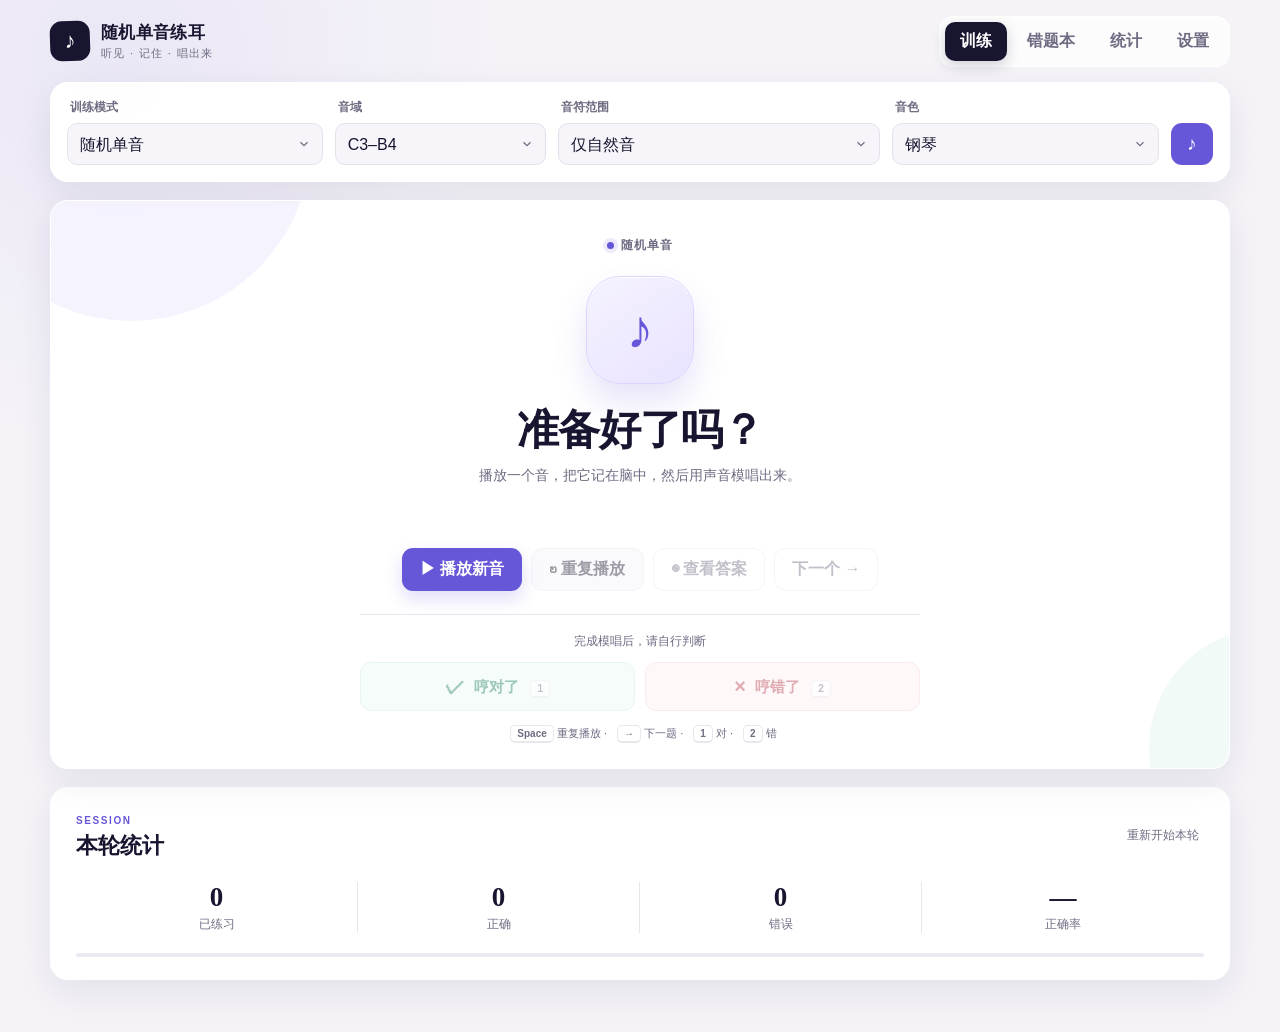
==== apps/单音训练/index.html @ eb5e9577 "新增最基础的单音听辨训练和和弦组成音训练" ====
<!doctype html>
<html lang="zh-CN">
<head>
  <meta charset="UTF-8">
  <meta name="viewport" content="width=device-width, initial-scale=1.0">
  <meta name="theme-color" content="#17152f">
  <title>随机单音练耳</title>
  <link rel="stylesheet" href="style.css">
</head>
<body>
  <div class="app-shell">
    <header class="site-header">
      <a class="brand" href="#" aria-label="随机单音练耳首页">
        <span class="brand-mark" aria-hidden="true">♪</span>
        <span>
          <strong>随机单音练耳</strong>
          <small>听见 · 记住 · 唱出来</small>
        </span>
      </a>
      <nav class="tabs" aria-label="主导航">
        <button class="tab is-active" data-tab="train" type="button">训练</button>
        <button class="tab" data-tab="wrong" type="button">错题本 <span id="wrongBadge" class="badge">0</span></button>
        <button class="tab" data-tab="stats" type="button">统计</button>
        <button class="tab" data-tab="settings" type="button">设置</button>
      </nav>
    </header>

    <main>
      <section id="trainPanel" class="panel is-active" data-panel="train">
        <div class="control-strip card">
          <label>
            <span>训练模式</span>
            <select id="modeSelect">
              <option value="random">随机单音</option>
              <option value="natural">自然音专项</option>
              <option value="wrong">错题专项</option>
            </select>
          </label>
          <label>
            <span>音域</span>
            <select id="rangePreset">
              <option value="C2-B2">C2–B2</option>
              <option value="C3-B3">C3–B3</option>
              <option value="C4-B4">C4–B4</option>
              <option value="C5-B5">C5–B5</option>
              <option value="C3-B4">C3–B4</option>
              <option value="C3-B5">C3–B5</option>
              <option value="custom">自定义音域</option>
            </select>
          </label>
          <label>
            <span>音符范围</span>
            <select id="noteModeSelect">
              <option value="natural">仅自然音</option>
              <option value="common">自然音 + 常见变化音</option>
              <option value="chromatic">全部 12 音</option>
            </select>
          </label>
          <label>
            <span>音色</span>
            <select id="timbreSelect">
              <option value="piano">钢琴</option>
              <option value="electric">电钢琴</option>
              <option value="sine">正弦波 / 纯音</option>
              <option value="guitar">吉他</option>
              <option value="marimba">木琴 / 马林巴</option>
              <option value="pad">柔和合成器</option>
            </select>
          </label>
          <button id="previewTimbre" class="icon-button" type="button" title="试听当前音色" aria-label="试听当前音色">♪</button>
        </div>

        <div id="customRange" class="custom-range card is-hidden" aria-label="自定义音域">
          <label><span>最低音</span><select id="customMin"></select></label>
          <span class="range-arrow" aria-hidden="true">→</span>
          <label><span>最高音</span><select id="customMax"></select></label>
          <p id="rangeHint" class="field-hint"></p>
        </div>

        <section class="training-stage card" aria-live="polite">
          <div class="stage-kicker"><span id="modeDot" class="status-dot"></span><span id="modeLabel">随机单音</span></div>
          <div id="noteOrb" class="note-orb" aria-hidden="true">
            <span id="orbIcon">♪</span>
          </div>
          <h1 id="stageTitle">准备好了吗？</h1>
          <p id="stageSubtitle">播放一个音，把它记在脑中，然后用声音模唱出来。</p>

          <div id="answerBox" class="answer-box is-hidden">
            <strong id="answerNote">G4</strong>
            <span id="answerFrequency">392.00 Hz</span>
          </div>

          <div class="primary-actions">
            <button id="newNoteBtn" class="button button-primary" type="button"><span aria-hidden="true">▶</span> 播放新音</button>
            <button id="repeatBtn" class="button button-secondary" type="button" disabled><span aria-hidden="true">↻</span> 重复播放</button>
            <button id="answerBtn" class="button button-ghost" type="button" disabled><span aria-hidden="true">◉</span> 查看答案</button>
            <button id="nextBtn" class="button button-ghost" type="button" disabled>下一个 <span aria-hidden="true">→</span></button>
          </div>

          <div class="self-check">
            <p>完成模唱后，请自行判断</p>
            <div>
              <button id="correctBtn" class="button result-button correct" type="button" disabled><span>✓</span> 哼对了 <kbd>1</kbd></button>
              <button id="wrongBtn" class="button result-button wrong" type="button" disabled><span>×</span> 哼错了 <kbd>2</kbd></button>
            </div>
          </div>
          <p class="shortcut-hint"><kbd>Space</kbd> 重复播放 · <kbd>→</kbd> 下一题 · <kbd>1</kbd> 对 · <kbd>2</kbd> 错</p>
        </section>

        <section class="session-summary card" aria-label="本轮统计">
          <div class="summary-heading">
            <div><span class="eyebrow">SESSION</span><h2>本轮统计</h2></div>
            <button id="resetSessionBtn" class="text-button" type="button">重新开始本轮</button>
          </div>
          <div class="metrics">
            <div><strong id="sessionTotal">0</strong><span>已练习</span></div>
            <div><strong id="sessionCorrect">0</strong><span>正确</span></div>
            <div><strong id="sessionWrong">0</strong><span>错误</span></div>
            <div><strong id="sessionRate">—</strong><span>正确率</span></div>
          </div>
          <div class="progress-track"><span id="sessionProgress"></span></div>
        </section>
      </section>

      <section id="wrongPanel" class="panel" data-panel="wrong">
        <div class="page-heading">
          <div><span class="eyebrow">REVIEW</span><h1>错题本</h1><p>多错多练，连续答对 3 次后会移入“已掌握”。</p></div>
          <button id="startWrongPractice" class="button button-primary" type="button">开始错题练习</button>
        </div>
        <div class="segmented" role="tablist" aria-label="错题状态">
          <button class="segment is-active" data-wrong-filter="pending" type="button">待复习 <span id="pendingCount">0</span></button>
          <button class="segment" data-wrong-filter="mastered" type="button">已掌握 <span id="masteredCount">0</span></button>
        </div>
        <div id="wrongList" class="wrong-list"></div>
      </section>

      <section id="statsPanel" class="panel" data-panel="stats">
        <div class="page-heading"><div><span class="eyebrow">PROGRESS</span><h1>训练统计</h1><p>看看你的练习积累和最需要加强的音。</p></div></div>
        <div class="stats-grid">
          <section class="card stat-hero">
            <div class="donut" id="accuracyDonut"><div><strong id="totalRate">—</strong><span>累计正确率</span></div></div>
            <div class="total-metrics">
              <div><span>总练习数</span><strong id="totalAttempts">0</strong></div>
              <div><span>总正确数</span><strong id="totalCorrect">0</strong></div>
              <div><span>总错误数</span><strong id="totalWrong">0</strong></div>
            </div>
          </section>
          <section class="card difficult-card">
            <div class="section-title"><div><span class="eyebrow">TOP NOTES</span><h2>最容易错的音</h2></div></div>
            <div id="difficultNotes" class="difficult-list"></div>
          </section>
        </div>
        <section class="card note-table-card">
          <div class="section-title"><div><span class="eyebrow">DETAIL</span><h2>各音练习明细</h2></div></div>
          <div class="table-wrap">
            <table>
              <thead><tr><th>音符</th><th>练习</th><th>正确</th><th>错误</th><th>正确率</th></tr></thead>
              <tbody id="noteStatsBody"></tbody>
            </table>
          </div>
        </section>
      </section>

      <section id="settingsPanel" class="panel" data-panel="settings">
        <div class="page-heading"><div><span class="eyebrow">PREFERENCES</span><h1>设置</h1><p>设置会自动保存在当前浏览器中。</p></div></div>
        <div class="settings-grid">
          <section class="card settings-card">
            <div class="section-title"><div><span class="eyebrow">PLAYBACK</span><h2>播放参数</h2></div></div>
            <label class="setting-row range-setting">
              <span><strong>音量</strong><small>调整播放响度</small></span>
              <span class="range-control"><input id="volumeRange" type="range" min="0" max="100" step="1"><output id="volumeOutput">70%</output></span>
            </label>
            <label class="setting-row">
              <span><strong>音符持续时间</strong><small>每次播放的长度</small></span>
              <select id="durationSelect">
                <option value="0.5">0.5 秒</option><option value="1">1 秒</option><option value="1.5">1.5 秒</option><option value="2">2 秒</option><option value="3">3 秒</option>
              </select>
            </label>
            <label class="setting-row switch-row">
              <span><strong>自动播放两遍</strong><small>间隔约 500 毫秒后再次播放</small></span>
              <input id="twiceToggle" class="switch" type="checkbox" role="switch">
            </label>
          </section>
          <section class="card settings-card">
            <div class="section-title"><div><span class="eyebrow">DATA</span><h2>数据管理</h2></div></div>
            <div class="data-actions">
              <button id="exportBtn" class="button button-secondary" type="button">导出训练数据</button>
              <button id="importBtn" class="button button-secondary" type="button">导入训练数据</button>
              <input id="importFile" type="file" accept="application/json,.json" hidden>
              <button id="clearDataBtn" class="button danger-outline" type="button">清空训练数据</button>
            </div>
            <p class="data-note">导出文件包含设置、累计统计、错题本和各音练习明细，可用于换设备恢复。</p>
          </section>
        </div>
        <section class="card about-card">
          <span class="about-icon" aria-hidden="true">♫</span>
          <div><h2>练的是“听到并唱出来”</h2><p>本工具不会识别人声，也不会提前显示音名。请先听、在脑中记住音高、完成模唱，再自行判断并按需查看答案。</p></div>
        </section>
      </section>
    </main>
  </div>

  <div id="toast" class="toast" role="status" aria-live="polite"></div>
  <div id="feedback" class="feedback" aria-hidden="true"></div>

  <script src="app.js"></script>
</body>
</html>
---- apps/单音训练/style.css ----
:root {
  --ink: #17152f;
  --muted: #6f6b82;
  --line: #e8e5ef;
  --paper: #ffffff;
  --canvas: #f5f3f8;
  --primary: #6656d8;
  --primary-dark: #4938b4;
  --primary-soft: #eeeafd;
  --mint: #25a878;
  --mint-soft: #e9f8f2;
  --red: #dd5d69;
  --red-soft: #fff0f1;
  --gold: #e8a02c;
  --shadow: 0 12px 36px rgba(31, 25, 67, .08);
  --radius: 18px;
}

* { box-sizing: border-box; }

html { color-scheme: light; scroll-behavior: smooth; }

body {
  margin: 0;
  min-width: 320px;
  min-height: 100vh;
  color: var(--ink);
  background:
    radial-gradient(circle at 9% 6%, rgba(114, 90, 220, .08), transparent 24rem),
    var(--canvas);
  font-family: Inter, ui-sans-serif, -apple-system, BlinkMacSystemFont, "Segoe UI", "PingFang SC", "Microsoft YaHei", sans-serif;
  -webkit-font-smoothing: antialiased;
}

button, select, input { font: inherit; }
button, select { color: inherit; }
button { cursor: pointer; }
button:disabled { cursor: not-allowed; }

.app-shell { width: min(1180px, calc(100% - 40px)); margin: 0 auto; padding-bottom: 52px; }

.site-header {
  height: 82px;
  display: flex;
  align-items: center;
  justify-content: space-between;
  gap: 28px;
}

.brand { display: flex; align-items: center; gap: 11px; color: inherit; text-decoration: none; white-space: nowrap; }
.brand-mark {
  display: grid; place-items: center;
  width: 40px; height: 40px;
  color: white; background: var(--ink);
  border-radius: 12px; font-size: 22px;
  transform: rotate(-2deg);
}
.brand strong, .brand small { display: block; }
.brand strong { font-size: 17px; letter-spacing: .02em; }
.brand small { margin-top: 2px; color: var(--muted); font-size: 11px; letter-spacing: .12em; }

.tabs { display: flex; align-items: center; gap: 5px; padding: 5px; background: rgba(255,255,255,.7); border: 1px solid rgba(255,255,255,.9); border-radius: 14px; }
.tab { border: 0; border-radius: 10px; padding: 9px 15px; background: transparent; color: var(--muted); font-weight: 650; }
.tab:hover { color: var(--ink); background: #f4f1fa; }
.tab.is-active { color: white; background: var(--ink); box-shadow: 0 5px 14px rgba(23,21,47,.18); }
.badge { display: inline-grid; place-items: center; min-width: 19px; height: 19px; margin-left: 3px; padding: 0 5px; border-radius: 10px; color: inherit; background: rgba(127,120,151,.14); font-size: 11px; }
.tab.is-active .badge { background: rgba(255,255,255,.18); }

.panel { display: none; animation: panel-in .22s ease-out; }
.panel.is-active { display: block; }
@keyframes panel-in { from { opacity: 0; transform: translateY(4px); } }

.card { background: rgba(255,255,255,.96); border: 1px solid rgba(255,255,255,.9); border-radius: var(--radius); box-shadow: var(--shadow); }

.control-strip {
  display: grid;
  grid-template-columns: 1.15fr .95fr 1.45fr 1.2fr 42px;
  gap: 12px;
  align-items: end;
  padding: 16px;
}

label > span:first-child { display: block; margin: 0 0 7px 3px; color: var(--muted); font-size: 12px; font-weight: 650; }
select {
  width: 100%; height: 42px; padding: 0 34px 0 12px;
  appearance: none;
  background: #f7f5fa url("data:image/svg+xml,%3Csvg xmlns='http://www.w3.org/2000/svg' width='14' height='14' viewBox='0 0 24 24' fill='none' stroke='%236f6b82' stroke-width='2'%3E%3Cpath d='m6 9 6 6 6-6'/%3E%3C/svg%3E") no-repeat right 11px center;
  border: 1px solid #e5e1eb; border-radius: 10px; outline: none;
}
select:hover { border-color: #cbc5db; }
select:focus-visible, button:focus-visible, input:focus-visible { outline: 3px solid rgba(102,86,216,.24); outline-offset: 2px; }

.icon-button { display: grid; place-items: center; width: 42px; height: 42px; border: 0; border-radius: 11px; color: white; background: var(--primary); font-size: 19px; }
.icon-button:hover { background: var(--primary-dark); transform: translateY(-1px); }

.custom-range { display: grid; grid-template-columns: minmax(150px, 220px) auto minmax(150px, 220px) 1fr; align-items: end; gap: 12px; margin-top: 12px; padding: 15px 18px; }
.custom-range.is-hidden { display: none; }
.range-arrow { padding-bottom: 11px; color: var(--muted); }
.field-hint { align-self: center; margin: 15px 0 0 8px; color: var(--red); font-size: 13px; }

.training-stage { position: relative; overflow: hidden; margin-top: 18px; min-height: 480px; padding: 34px 30px 25px; text-align: center; }
.training-stage::before, .training-stage::after { content: ""; position: absolute; border-radius: 50%; pointer-events: none; }
.training-stage::before { width: 360px; height: 360px; top: -240px; left: -100px; background: rgba(114,90,220,.07); }
.training-stage::after { width: 240px; height: 240px; right: -160px; bottom: -100px; background: rgba(37,168,120,.06); }

.stage-kicker { display: inline-flex; align-items: center; gap: 7px; color: var(--muted); font-size: 12px; font-weight: 750; letter-spacing: .08em; text-transform: uppercase; }
.status-dot { width: 7px; height: 7px; border-radius: 50%; background: var(--primary); box-shadow: 0 0 0 4px var(--primary-soft); }
.note-orb {
  display: grid; place-items: center;
  width: 108px; height: 108px; margin: 22px auto 18px;
  color: var(--primary); background: linear-gradient(145deg, #f5f2ff, #e9e3ff);
  border: 1px solid #ddd5ff; border-radius: 34px;
  box-shadow: 0 18px 32px rgba(102,86,216,.16), inset 0 1px 0 white;
  font-family: Georgia, serif; font-size: 54px;
  transition: transform .16s ease, box-shadow .16s ease, background .2s ease;
}
.note-orb.is-playing { transform: scale(1.045); box-shadow: 0 20px 42px rgba(102,86,216,.25), 0 0 0 10px rgba(102,86,216,.06); }
.note-orb.is-correct { color: var(--mint); background: var(--mint-soft); border-color: #c6efde; }
.note-orb.is-wrong { color: var(--red); background: var(--red-soft); border-color: #f7d1d5; }

.training-stage h1 { margin: 0; font-family: Georgia, "Times New Roman", serif; font-size: clamp(28px, 4vw, 42px); font-weight: 600; letter-spacing: -.025em; }
.training-stage > p { margin: 9px auto 0; color: var(--muted); font-size: 14px; }

.answer-box { display: flex; align-items: baseline; justify-content: center; gap: 12px; height: 32px; margin-top: 12px; }
.answer-box.is-hidden { visibility: hidden; }
.answer-box strong { color: var(--primary); font-family: Georgia, serif; font-size: 25px; }
.answer-box span { color: var(--muted); font-variant-numeric: tabular-nums; font-size: 12px; }

.primary-actions { display: flex; justify-content: center; flex-wrap: wrap; gap: 9px; margin-top: 19px; }
.button { min-height: 43px; padding: 0 17px; border: 1px solid transparent; border-radius: 11px; font-weight: 700; transition: transform .14s ease, background .14s ease, border-color .14s ease, opacity .14s ease; }
.button:not(:disabled):hover { transform: translateY(-1px); }
.button:disabled { opacity: .42; }
.button-primary { color: white; background: var(--primary); box-shadow: 0 8px 18px rgba(102,86,216,.2); }
.button-primary:hover { background: var(--primary-dark); }
.button-secondary { color: var(--ink); background: #f5f2f8; border-color: #e8e3ed; }
.button-secondary:hover { background: #ede8f3; }
.button-ghost { color: var(--muted); background: white; border-color: var(--line); }
.button-ghost:hover { color: var(--ink); border-color: #d0cadb; }

.self-check { width: min(560px, 100%); margin: 23px auto 0; padding-top: 18px; border-top: 1px solid var(--line); }
.self-check p { margin: 0 0 12px; color: var(--muted); font-size: 12px; }
.self-check > div { display: grid; grid-template-columns: 1fr 1fr; gap: 10px; }
.result-button { height: 49px; font-size: 15px; }
.result-button > span { margin-right: 5px; font-size: 20px; vertical-align: -1px; }
.result-button.correct { color: #157d57; background: var(--mint-soft); border-color: #c8ecdd; }
.result-button.correct:hover { background: #dff5ec; }
.result-button.wrong { color: #b43c4a; background: var(--red-soft); border-color: #f6d0d5; }
.result-button.wrong:hover { background: #ffe5e8; }
kbd { display: inline-block; margin-left: 7px; padding: 2px 6px; color: var(--muted); background: rgba(255,255,255,.75); border: 1px solid rgba(100,94,121,.15); border-bottom-width: 2px; border-radius: 5px; font-family: inherit; font-size: 10px; font-weight: 600; }
.training-stage .shortcut-hint { margin-top: 14px; font-size: 11px; }

.session-summary { margin-top: 18px; padding: 22px 25px; }
.summary-heading, .section-title { display: flex; justify-content: space-between; align-items: center; }
.eyebrow { color: var(--primary); font-size: 10px; font-weight: 800; letter-spacing: .16em; }
.summary-heading h2, .section-title h2 { margin: 3px 0 0; font-family: Georgia, serif; font-size: 22px; }
.text-button { padding: 5px; color: var(--muted); background: transparent; border: 0; font-size: 12px; }
.text-button:hover { color: var(--primary); }
.metrics { display: grid; grid-template-columns: repeat(4, 1fr); margin-top: 21px; }
.metrics > div { display: flex; flex-direction: column; align-items: center; gap: 3px; border-right: 1px solid var(--line); }
.metrics > div:last-child { border: 0; }
.metrics strong { font-family: Georgia, serif; font-size: 27px; font-variant-numeric: tabular-nums; }
.metrics span { color: var(--muted); font-size: 12px; }
.progress-track { overflow: hidden; height: 4px; margin-top: 20px; background: #eeeaf3; border-radius: 3px; }
.progress-track span { display: block; width: 0; height: 100%; background: linear-gradient(90deg, var(--primary), #9b87ed); transition: width .25s ease; }

.page-heading { display: flex; align-items: flex-end; justify-content: space-between; gap: 24px; margin: 28px 4px 22px; }
.page-heading h1 { margin: 5px 0 4px; font-family: Georgia, serif; font-size: 38px; }
.page-heading p { margin: 0; color: var(--muted); font-size: 14px; }
.segmented { display: inline-flex; gap: 4px; margin-bottom: 14px; padding: 4px; background: #ebe8f0; border-radius: 11px; }
.segment { padding: 8px 14px; color: var(--muted); background: transparent; border: 0; border-radius: 8px; font-size: 13px; font-weight: 700; }
.segment.is-active { color: var(--ink); background: white; box-shadow: 0 3px 10px rgba(23,21,47,.08); }
.segment span { margin-left: 4px; font-size: 11px; }
.wrong-list { display: grid; gap: 10px; }
.wrong-item { display: grid; grid-template-columns: 80px 1fr auto; gap: 18px; align-items: center; padding: 18px 20px; background: white; border: 1px solid white; border-radius: 15px; box-shadow: 0 7px 24px rgba(31,25,67,.06); }
.wrong-note { font-family: Georgia, serif; font-size: 27px; font-weight: 650; }
.wrong-note small { display: block; margin-top: 2px; color: var(--muted); font-family: inherit; font-size: 10px; font-weight: 500; }
.wrong-meta { display: flex; flex-wrap: wrap; gap: 8px 16px; color: var(--muted); font-size: 12px; }
.wrong-meta strong { color: var(--red); }
.streak { display: inline-flex; gap: 3px; }
.streak i { width: 16px; height: 5px; background: #e4e0e9; border-radius: 5px; }
.streak i.on { background: var(--mint); }
.item-actions { display: flex; gap: 5px; }
.mini-button { padding: 7px 9px; color: var(--muted); background: #f7f5f9; border: 1px solid #ebe7ef; border-radius: 8px; font-size: 11px; font-weight: 700; }
.mini-button:hover { color: var(--primary); border-color: #d9d0f5; }
.mini-button.delete:hover { color: var(--red); border-color: #f3cbd0; }
.empty-state { padding: 65px 20px; text-align: center; color: var(--muted); background: rgba(255,255,255,.75); border: 1px dashed #dcd7e5; border-radius: var(--radius); }
.empty-state strong { display: block; margin: 8px 0 4px; color: var(--ink); font-family: Georgia, serif; font-size: 23px; }
.empty-icon { font-size: 38px; color: #b4acc8; }

.stats-grid { display: grid; grid-template-columns: .9fr 1.1fr; gap: 18px; }
.stat-hero { display: flex; align-items: center; gap: 30px; padding: 30px; }
.donut { display: grid; place-items: center; flex: 0 0 160px; width: 160px; height: 160px; border-radius: 50%; background: conic-gradient(var(--primary) 0%, #e9e5ef 0); }
.donut::before { content: ""; grid-area: 1/1; width: 120px; height: 120px; background: white; border-radius: 50%; }
.donut > div { z-index: 1; grid-area: 1/1; text-align: center; }
.donut strong, .donut span { display: block; }
.donut strong { font-family: Georgia, serif; font-size: 29px; }
.donut span { margin-top: 2px; color: var(--muted); font-size: 10px; }
.total-metrics { flex: 1; }
.total-metrics > div { display: flex; justify-content: space-between; align-items: baseline; padding: 10px 0; border-bottom: 1px solid var(--line); }
.total-metrics > div:last-child { border: 0; }
.total-metrics span { color: var(--muted); font-size: 12px; }
.total-metrics strong { font-family: Georgia, serif; font-size: 22px; }
.difficult-card, .note-table-card { padding: 24px; }
.difficult-list { display: grid; gap: 12px; margin-top: 21px; }
.difficulty-row { display: grid; grid-template-columns: 27px 58px 1fr auto; align-items: center; gap: 9px; }
.difficulty-row .rank { display: grid; place-items: center; width: 24px; height: 24px; color: var(--muted); background: #f0edf4; border-radius: 8px; font-size: 10px; font-weight: 800; }
.difficulty-row .note { font-family: Georgia, serif; font-size: 18px; }
.difficulty-bar { overflow: hidden; height: 7px; background: #f0edf3; border-radius: 5px; }
.difficulty-bar i { display: block; height: 100%; background: linear-gradient(90deg, var(--red), #ef9a84); border-radius: inherit; }
.difficulty-row .count { color: var(--muted); font-size: 11px; }
.note-table-card { margin-top: 18px; }
.table-wrap { overflow-x: auto; margin-top: 18px; }
table { width: 100%; border-collapse: collapse; text-align: left; }
th { padding: 10px 12px; color: var(--muted); border-bottom: 1px solid var(--line); font-size: 11px; letter-spacing: .04em; }
td { padding: 13px 12px; border-bottom: 1px solid #f0edf3; font-size: 13px; font-variant-numeric: tabular-nums; }
td:first-child { font-family: Georgia, serif; font-size: 17px; }
tbody tr:last-child td { border-bottom: 0; }
.table-empty { padding: 42px; color: var(--muted); text-align: center; font-family: inherit !important; font-size: 13px !important; }

.settings-grid { display: grid; grid-template-columns: 1fr 1fr; gap: 18px; }
.settings-card { padding: 25px; }
.setting-row { display: flex; align-items: center; justify-content: space-between; gap: 20px; padding: 18px 0; border-bottom: 1px solid var(--line); }
.setting-row:last-child { border: 0; padding-bottom: 0; }
.setting-row > span:first-child { margin: 0; }
.setting-row strong, .setting-row small { display: block; }
.setting-row strong { color: var(--ink); font-size: 14px; }
.setting-row small { margin-top: 3px; color: var(--muted); font-weight: 400; }
.setting-row select { width: 125px; }
.range-control { display: flex; align-items: center; gap: 10px; }
input[type="range"] { width: 130px; accent-color: var(--primary); }
output { width: 38px; color: var(--muted); font-size: 12px; font-variant-numeric: tabular-nums; }
.switch { position: relative; appearance: none; width: 44px; height: 24px; flex: 0 0 auto; background: #d8d4df; border-radius: 20px; transition: background .2s; }
.switch::after { content: ""; position: absolute; top: 3px; left: 3px; width: 18px; height: 18px; background: white; border-radius: 50%; box-shadow: 0 2px 5px rgba(0,0,0,.15); transition: transform .2s; }
.switch:checked { background: var(--primary); }
.switch:checked::after { transform: translateX(20px); }
.data-actions { display: grid; grid-template-columns: 1fr 1fr; gap: 10px; margin-top: 22px; }
.data-actions .danger-outline { grid-column: 1 / -1; color: var(--red); background: white; border-color: #f1c8ce; }
.danger-outline:hover { background: var(--red-soft); }
.data-note { margin: 15px 0 0; color: var(--muted); font-size: 11px; line-height: 1.7; }
.about-card { display: flex; align-items: center; gap: 18px; margin-top: 18px; padding: 22px 26px; }
.about-icon { display: grid; place-items: center; width: 48px; height: 48px; flex: 0 0 auto; color: var(--primary); background: var(--primary-soft); border-radius: 14px; font-size: 23px; }
.about-card h2 { margin: 0 0 5px; font-family: Georgia, serif; font-size: 19px; }
.about-card p { margin: 0; color: var(--muted); font-size: 12px; line-height: 1.65; }

.toast { position: fixed; z-index: 20; left: 50%; bottom: 28px; padding: 11px 17px; color: white; background: rgba(23,21,47,.94); border-radius: 10px; box-shadow: 0 10px 30px rgba(0,0,0,.18); font-size: 13px; transform: translate(-50%, 24px); opacity: 0; pointer-events: none; transition: .2s ease; }
.toast.show { opacity: 1; transform: translate(-50%, 0); }
.feedback { position: fixed; z-index: 15; inset: 0; display: grid; place-items: center; color: var(--mint); font-size: 100px; font-weight: 250; opacity: 0; pointer-events: none; }
.feedback.show { animation: feedback-pop .55s ease-out; }
.feedback.wrong { color: var(--red); }
@keyframes feedback-pop { 0% { opacity: 0; transform: scale(.75); } 25% { opacity: .82; } 100% { opacity: 0; transform: scale(1.2); } }

@media (max-width: 820px) {
  .app-shell { width: min(100% - 24px, 720px); }
  .site-header { height: auto; padding: 17px 0 14px; flex-direction: column; align-items: stretch; gap: 12px; }
  .brand { justify-content: center; }
  .tabs { justify-content: center; overflow-x: auto; }
  .tab { flex: 1; padding: 9px 10px; }
  .control-strip { grid-template-columns: 1fr 1fr; }
  .control-strip .icon-button { width: 100%; grid-column: span 2; }
  .custom-range { grid-template-columns: 1fr auto 1fr; }
  .field-hint { grid-column: 1 / -1; margin: 0; }
  .stats-grid, .settings-grid { grid-template-columns: 1fr; }
}

@media (max-width: 560px) {
  .app-shell { width: min(100% - 18px, 520px); padding-bottom: 30px; }
  .brand-mark { width: 36px; height: 36px; }
  .brand strong { font-size: 15px; }
  .tabs { justify-content: flex-start; }
  .tab { min-width: max-content; font-size: 12px; }
  .control-strip { grid-template-columns: 1fr 1fr; padding: 12px; gap: 10px; }
  .control-strip label:nth-child(3), .control-strip label:nth-child(4) { grid-column: span 1; }
  label > span:first-child { font-size: 11px; }
  select { font-size: 12px; }
  .training-stage { min-height: 0; padding: 27px 15px 20px; }
  .note-orb { width: 92px; height: 92px; border-radius: 29px; font-size: 46px; }
  .training-stage h1 { font-size: 29px; }
  .training-stage > p { max-width: 310px; line-height: 1.6; }
  .primary-actions { display: grid; grid-template-columns: 1fr 1fr; }
  .button { padding: 0 11px; font-size: 12px; }
  .result-button { font-size: 13px; }
  .shortcut-hint { display: none; }
  .session-summary { padding: 18px 14px; }
  .metrics strong { font-size: 23px; }
  .page-heading { align-items: stretch; flex-direction: column; margin-top: 22px; }
  .page-heading h1 { font-size: 33px; }
  .wrong-item { grid-template-columns: 62px 1fr; gap: 11px; padding: 16px 13px; }
  .item-actions { grid-column: 1 / -1; justify-content: flex-end; border-top: 1px solid var(--line); padding-top: 10px; }
  .stat-hero { gap: 18px; padding: 20px 16px; }
  .donut { flex-basis: 125px; width: 125px; height: 125px; }
  .donut::before { width: 94px; height: 94px; }
  .donut strong { font-size: 24px; }
  .difficult-card, .note-table-card, .settings-card { padding: 19px 15px; }
  .difficulty-row { grid-template-columns: 24px 48px 1fr auto; }
  .setting-row { align-items: flex-start; }
  .range-setting { flex-direction: column; }
  .range-control, input[type="range"] { width: 100%; }
  .data-actions { grid-template-columns: 1fr; }
  .data-actions .danger-outline { grid-column: auto; }
  .about-card { align-items: flex-start; padding: 19px; }
}

@media (prefers-reduced-motion: reduce) {
  *, *::before, *::after { scroll-behavior: auto !important; animation-duration: .01ms !important; transition-duration: .01ms !important; }
}
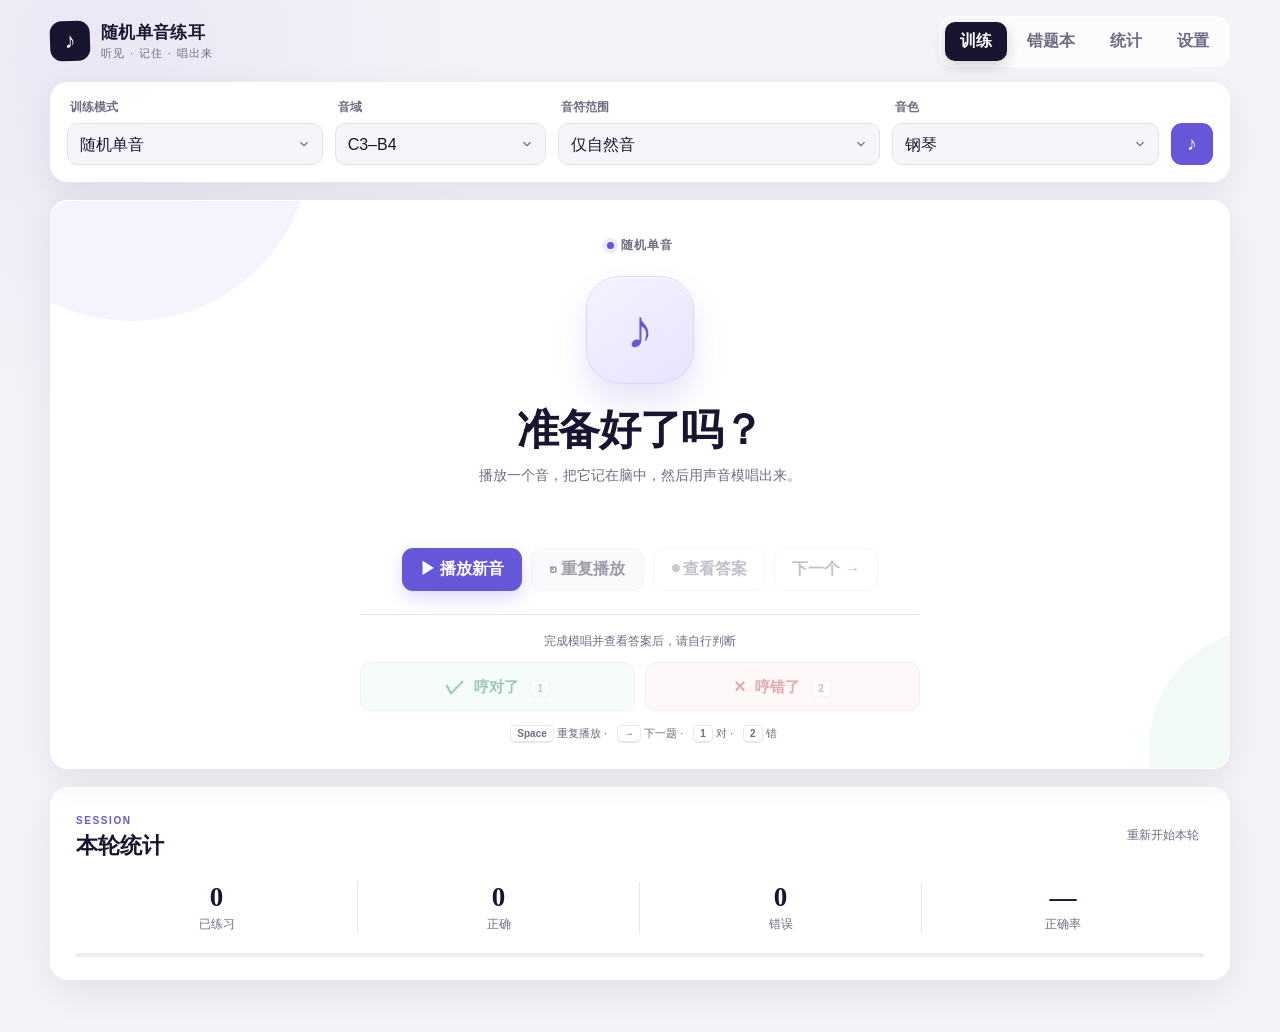
==== commit 3adf5106: "完善单音听辨功能" ====
--- a/apps/单音训练/index.html
+++ b/apps/单音训练/index.html
@@ -98,7 +98,7 @@
           </div>
 
           <div class="self-check">
-            <p>完成模唱后，请自行判断</p>
+            <p>完成模唱并查看答案后，请自行判断</p>
             <div>
               <button id="correctBtn" class="button result-button correct" type="button" disabled><span>✓</span> 哼对了 <kbd>1</kbd></button>
               <button id="wrongBtn" class="button result-button wrong" type="button" disabled><span>×</span> 哼错了 <kbd>2</kbd></button>
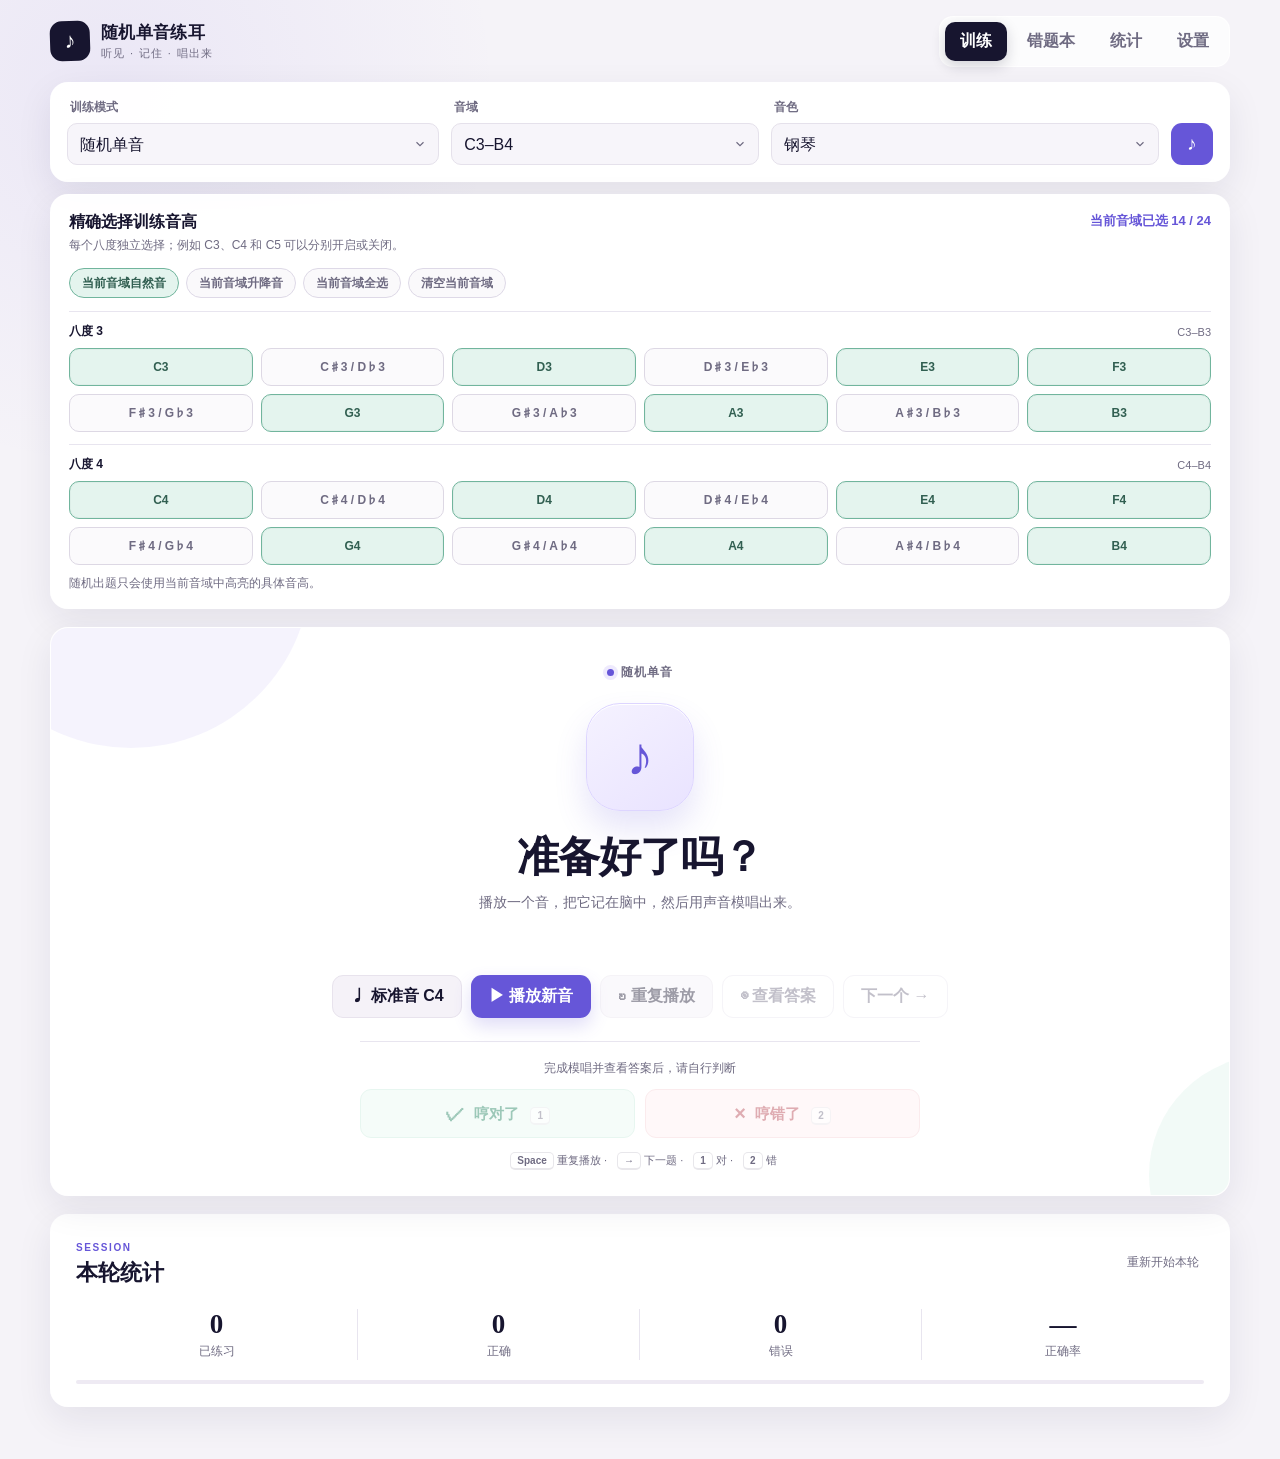
==== commit 3c6acfc2: "更新" ====
--- a/apps/单音训练/index.html
+++ b/apps/单音训练/index.html
@@ -49,14 +49,6 @@
             </select>
           </label>
           <label>
-            <span>音符范围</span>
-            <select id="noteModeSelect">
-              <option value="natural">仅自然音</option>
-              <option value="common">自然音 + 常见变化音</option>
-              <option value="chromatic">全部 12 音</option>
-            </select>
-          </label>
-          <label>
             <span>音色</span>
             <select id="timbreSelect">
               <option value="piano">钢琴</option>
@@ -77,6 +69,24 @@
           <p id="rangeHint" class="field-hint"></p>
         </div>
 
+        <section id="notePicker" class="note-picker card" aria-labelledby="notePickerTitle">
+          <div class="note-picker-head">
+            <div>
+              <h2 id="notePickerTitle">精确选择训练音高</h2>
+              <p>每个八度独立选择；例如 C3、C4 和 C5 可以分别开启或关闭。</p>
+            </div>
+            <strong id="selectedNoteCount">当前音域已选</strong>
+          </div>
+          <div class="note-presets" aria-label="音符快捷预设">
+            <button type="button" data-note-preset="natural">当前音域自然音</button>
+            <button type="button" data-note-preset="accidental">当前音域升降音</button>
+            <button type="button" data-note-preset="chromatic">当前音域全选</button>
+            <button type="button" data-note-preset="clear">清空当前音域</button>
+          </div>
+          <div id="midiNoteGroups" class="octave-note-groups" aria-label="按八度选择训练音高"></div>
+          <p id="notePickerHint" class="note-picker-hint"></p>
+        </section>
+
         <section class="training-stage card" aria-live="polite">
           <div class="stage-kicker"><span id="modeDot" class="status-dot"></span><span id="modeLabel">随机单音</span></div>
           <div id="noteOrb" class="note-orb" aria-hidden="true">
@@ -91,6 +101,7 @@
           </div>
 
           <div class="primary-actions">
+            <button id="referenceNoteBtn" class="button button-secondary" type="button"><span aria-hidden="true">♩</span> 标准音 C4</button>
             <button id="newNoteBtn" class="button button-primary" type="button"><span aria-hidden="true">▶</span> 播放新音</button>
             <button id="repeatBtn" class="button button-secondary" type="button" disabled><span aria-hidden="true">↻</span> 重复播放</button>
             <button id="answerBtn" class="button button-ghost" type="button" disabled><span aria-hidden="true">◉</span> 查看答案</button>
--- a/apps/单音训练/style.css
+++ b/apps/单音训练/style.css
@@ -74,7 +74,7 @@
 
 .control-strip {
   display: grid;
-  grid-template-columns: 1.15fr .95fr 1.45fr 1.2fr 42px;
+  grid-template-columns: 1.15fr .95fr 1.2fr 42px;
   gap: 12px;
   align-items: end;
   padding: 16px;
@@ -97,6 +97,34 @@
 .custom-range.is-hidden { display: none; }
 .range-arrow { padding-bottom: 11px; color: var(--muted); }
 .field-hint { align-self: center; margin: 15px 0 0 8px; color: var(--red); font-size: 13px; }
+
+.note-picker { margin-top: 12px; padding: 17px 18px 16px; }
+.note-picker-head { display: flex; align-items: flex-start; justify-content: space-between; gap: 18px; }
+.note-picker-head h2 { margin: 0; font-size: 16px; }
+.note-picker-head p { margin: 4px 0 0; color: var(--muted); font-size: 12px; }
+.note-picker-head strong { flex: 0 0 auto; color: var(--primary); font-size: 13px; }
+.note-presets { display: flex; flex-wrap: wrap; gap: 7px; margin-top: 14px; }
+.note-presets button {
+  min-height: 30px; padding: 0 12px; border: 1px solid #ded9e7; border-radius: 999px;
+  color: var(--muted); background: #faf9fb; font-size: 12px; font-weight: 700;
+}
+.note-presets button:not(:disabled):hover { color: var(--primary-dark); border-color: #bdb4dc; background: var(--primary-soft); }
+.note-presets button.is-active { color: #315f51; border-color: #71b59d; background: #e4f4ee; }
+.octave-note-groups { display: grid; gap: 12px; margin-top: 13px; }
+.octave-note-group { padding-top: 11px; border-top: 1px solid var(--line); }
+.octave-note-head { display: flex; justify-content: space-between; align-items: center; margin-bottom: 8px; }
+.octave-note-head strong { font-size: 12px; }
+.octave-note-head span { color: var(--muted); font-size: 11px; }
+.midi-note-grid { display: grid; grid-template-columns: repeat(6, minmax(0, 1fr)); gap: 8px; }
+.midi-note-button {
+  min-height: 38px; padding: 0 8px; border: 1px solid #ddd8e4; border-radius: 10px;
+  color: var(--muted); background: #fbfafc; font-size: 12px; font-weight: 750;
+}
+.midi-note-button:not(:disabled):hover { color: var(--ink); border-color: #b9afd4; transform: translateY(-1px); }
+.midi-note-button.is-selected { color: #315f51; border-color: #71b59d; background: #e4f4ee; box-shadow: inset 0 0 0 1px rgba(49,95,81,.04); }
+.note-picker-hint { margin: 10px 0 0; color: var(--muted); font-size: 12px; }
+.note-picker-hint.is-warning { color: var(--red); font-weight: 650; }
+.note-picker.is-disabled .octave-note-groups, .note-picker.is-disabled .note-presets { opacity: .62; }
 
 .training-stage { position: relative; overflow: hidden; margin-top: 18px; min-height: 480px; padding: 34px 30px 25px; text-align: center; }
 .training-stage::before, .training-stage::after { content: ""; position: absolute; border-radius: 50%; pointer-events: none; }
@@ -256,9 +284,10 @@
   .tabs { justify-content: center; overflow-x: auto; }
   .tab { flex: 1; padding: 9px 10px; }
   .control-strip { grid-template-columns: 1fr 1fr; }
-  .control-strip .icon-button { width: 100%; grid-column: span 2; }
+  .control-strip .icon-button { width: 100%; }
   .custom-range { grid-template-columns: 1fr auto 1fr; }
   .field-hint { grid-column: 1 / -1; margin: 0; }
+  .midi-note-grid { grid-template-columns: repeat(4, minmax(0, 1fr)); }
   .stats-grid, .settings-grid { grid-template-columns: 1fr; }
 }
 
@@ -269,9 +298,13 @@
   .tabs { justify-content: flex-start; }
   .tab { min-width: max-content; font-size: 12px; }
   .control-strip { grid-template-columns: 1fr 1fr; padding: 12px; gap: 10px; }
-  .control-strip label:nth-child(3), .control-strip label:nth-child(4) { grid-column: span 1; }
   label > span:first-child { font-size: 11px; }
   select { font-size: 12px; }
+  .note-picker { padding: 15px 13px; }
+  .note-picker-head { align-items: flex-start; }
+  .note-picker-head p { max-width: 260px; }
+  .midi-note-grid { gap: 7px; }
+  .midi-note-button { min-height: 36px; padding: 0 5px; font-size: 11px; }
   .training-stage { min-height: 0; padding: 27px 15px 20px; }
   .note-orb { width: 92px; height: 92px; border-radius: 29px; font-size: 46px; }
   .training-stage h1 { font-size: 29px; }
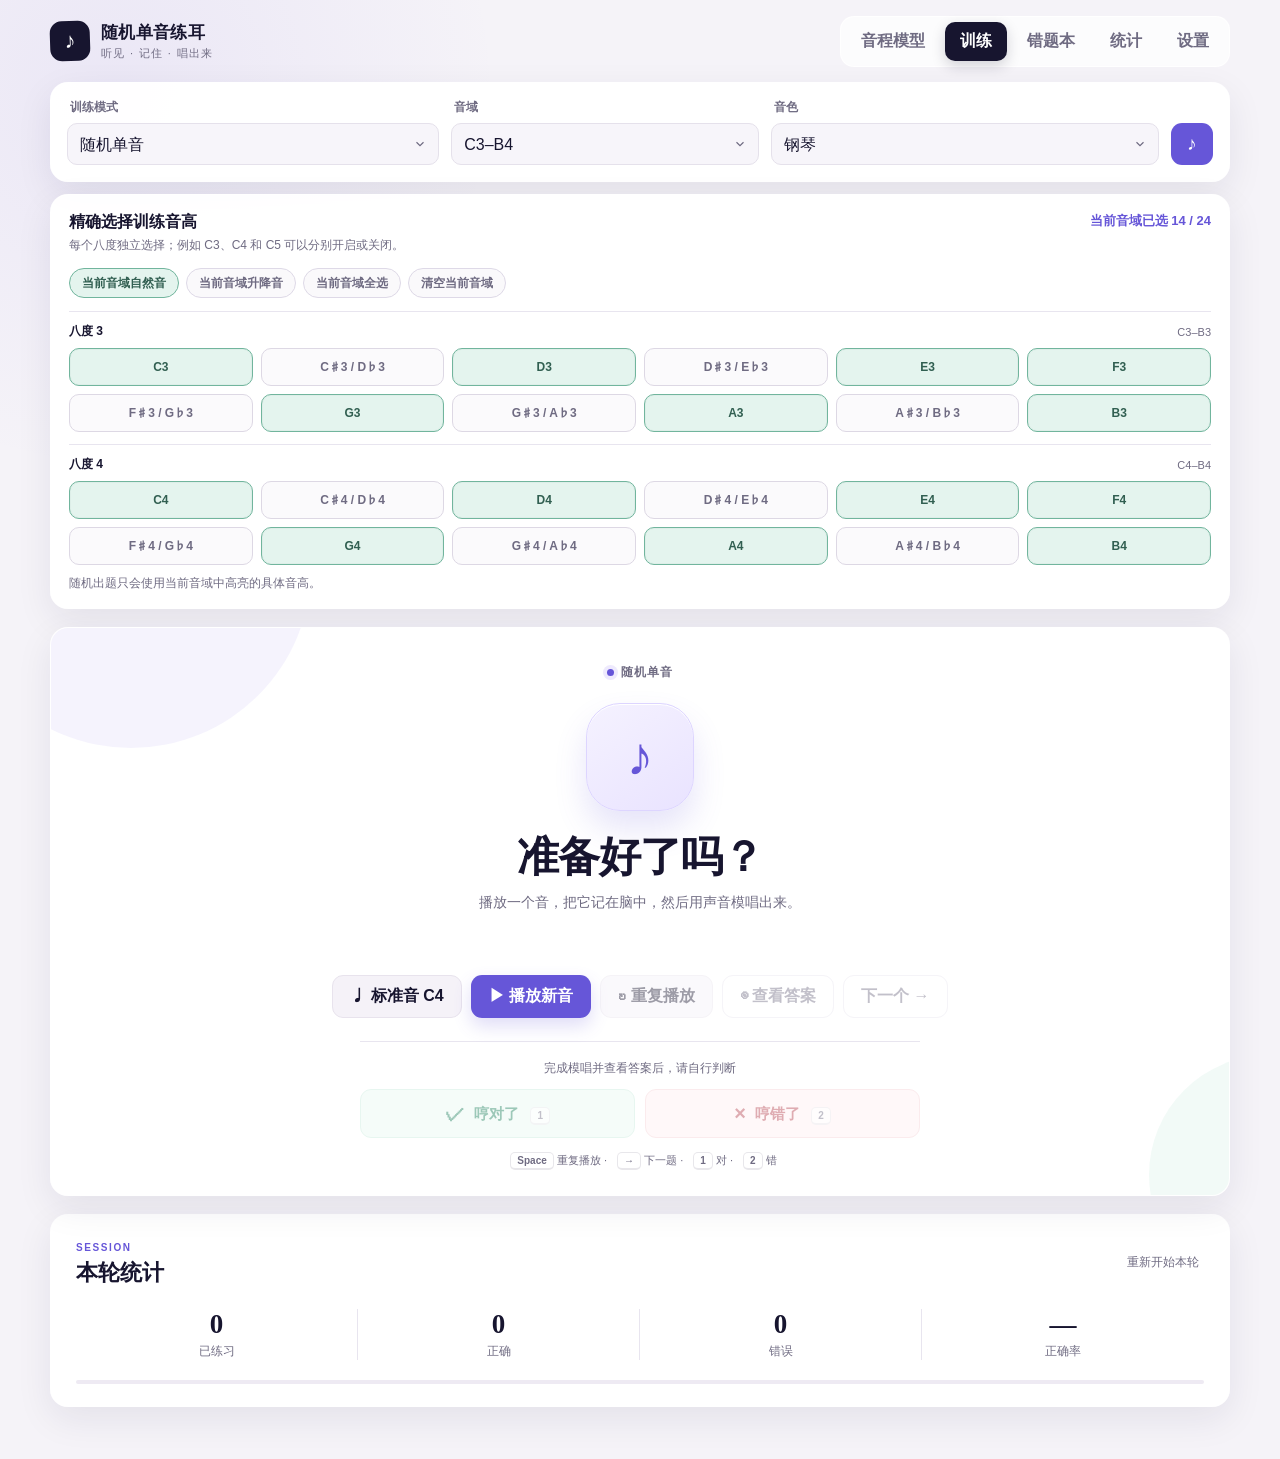
==== commit 6ff3e7e2: "更新音程模型" ====
--- a/apps/单音训练/index.html
+++ b/apps/单音训练/index.html
@@ -18,6 +18,7 @@
         </span>
       </a>
       <nav class="tabs" aria-label="主导航">
+        <button class="tab" data-tab="model" type="button">音程模型</button>
         <button class="tab is-active" data-tab="train" type="button">训练</button>
         <button class="tab" data-tab="wrong" type="button">错题本 <span id="wrongBadge" class="badge">0</span></button>
         <button class="tab" data-tab="stats" type="button">统计</button>
@@ -26,6 +27,27 @@
     </header>
 
     <main>
+      <section id="modelPanel" class="panel" data-panel="model">
+        <div class="page-heading interval-model-heading">
+          <div>
+            <span class="eyebrow">REFERENCE</span>
+            <h1>音程模型</h1>
+            <p>通过熟悉歌曲建立上行与下行音程的听觉联想。</p>
+          </div>
+          <div class="interval-model-actions">
+            <a class="model-resource-link" href="./assets/音程模型/音程模型.png" target="_blank" rel="noopener">打开高清图</a>
+            <a class="model-resource-link" href="./assets/音程模型/音程模型.pdf" target="_blank" rel="noopener">查看原 PDF</a>
+          </div>
+        </div>
+        <figure class="interval-model-card card">
+          <div class="interval-model-tip">可在图内上下左右滚动查看；手机端横向滑动可保持文字清晰。</div>
+          <div class="interval-model-scroll" tabindex="0" aria-label="音程模型图片查看器">
+            <img class="interval-model-image" src="./assets/音程模型/音程模型.png" alt="音程模型：上行与下行音程的歌曲联想图" loading="lazy" decoding="async"/>
+          </div>
+          <figcaption>资料来源：《音程模型》PDF，已转换为高清图片以提升浏览器和手机兼容性。</figcaption>
+        </figure>
+      </section>
+
       <section id="trainPanel" class="panel is-active" data-panel="train">
         <div class="control-strip card">
           <label>
--- a/apps/单音训练/style.css
+++ b/apps/单音训练/style.css
@@ -69,6 +69,24 @@
 .panel { display: none; animation: panel-in .22s ease-out; }
 .panel.is-active { display: block; }
 @keyframes panel-in { from { opacity: 0; transform: translateY(4px); } }
+
+.interval-model-heading { align-items: center; }
+.interval-model-actions { display: flex; flex-wrap: wrap; justify-content: flex-end; gap: 8px; }
+.model-resource-link {
+  display: inline-flex; align-items: center; justify-content: center; min-height: 38px; padding: 0 14px;
+  color: var(--primary-dark); background: white; border: 1px solid #dcd6ed; border-radius: 10px;
+  text-decoration: none; font-size: 12px; font-weight: 750;
+}
+.model-resource-link:hover { border-color: #bdb4dc; background: var(--primary-soft); transform: translateY(-1px); }
+.interval-model-card { overflow: hidden; margin-bottom: 22px; }
+.interval-model-tip { padding: 12px 16px; color: var(--muted); background: #faf9fc; border-bottom: 1px solid var(--line); font-size: 12px; }
+.interval-model-scroll {
+  overflow: auto; max-height: 74vh; padding: 14px; background: #f3f2f5;
+  scrollbar-color: #b8b2c6 #ebe8ef; overscroll-behavior: contain;
+}
+.interval-model-scroll:focus-visible { outline: 3px solid rgba(102,86,216,.24); outline-offset: -3px; }
+.interval-model-image { display: block; width: 100%; height: auto; margin: 0 auto; background: white; border-radius: 9px; box-shadow: 0 8px 24px rgba(31,25,67,.09); }
+.interval-model-card figcaption { padding: 11px 16px 13px; color: var(--muted); border-top: 1px solid var(--line); font-size: 11px; }
 
 .card { background: rgba(255,255,255,.96); border: 1px solid rgba(255,255,255,.9); border-radius: var(--radius); box-shadow: var(--shadow); }
 
@@ -289,6 +307,7 @@
   .field-hint { grid-column: 1 / -1; margin: 0; }
   .midi-note-grid { grid-template-columns: repeat(4, minmax(0, 1fr)); }
   .stats-grid, .settings-grid { grid-template-columns: 1fr; }
+  .interval-model-image { width: 960px; max-width: none; }
 }
 
 @media (max-width: 560px) {
@@ -316,6 +335,9 @@
   .session-summary { padding: 18px 14px; }
   .metrics strong { font-size: 23px; }
   .page-heading { align-items: stretch; flex-direction: column; margin-top: 22px; }
+  .interval-model-actions { justify-content: flex-start; }
+  .model-resource-link { flex: 1; }
+  .interval-model-scroll { max-height: 68vh; padding: 9px; }
   .page-heading h1 { font-size: 33px; }
   .wrong-item { grid-template-columns: 62px 1fr; gap: 11px; padding: 16px 13px; }
   .item-actions { grid-column: 1 / -1; justify-content: flex-end; border-top: 1px solid var(--line); padding-top: 10px; }
